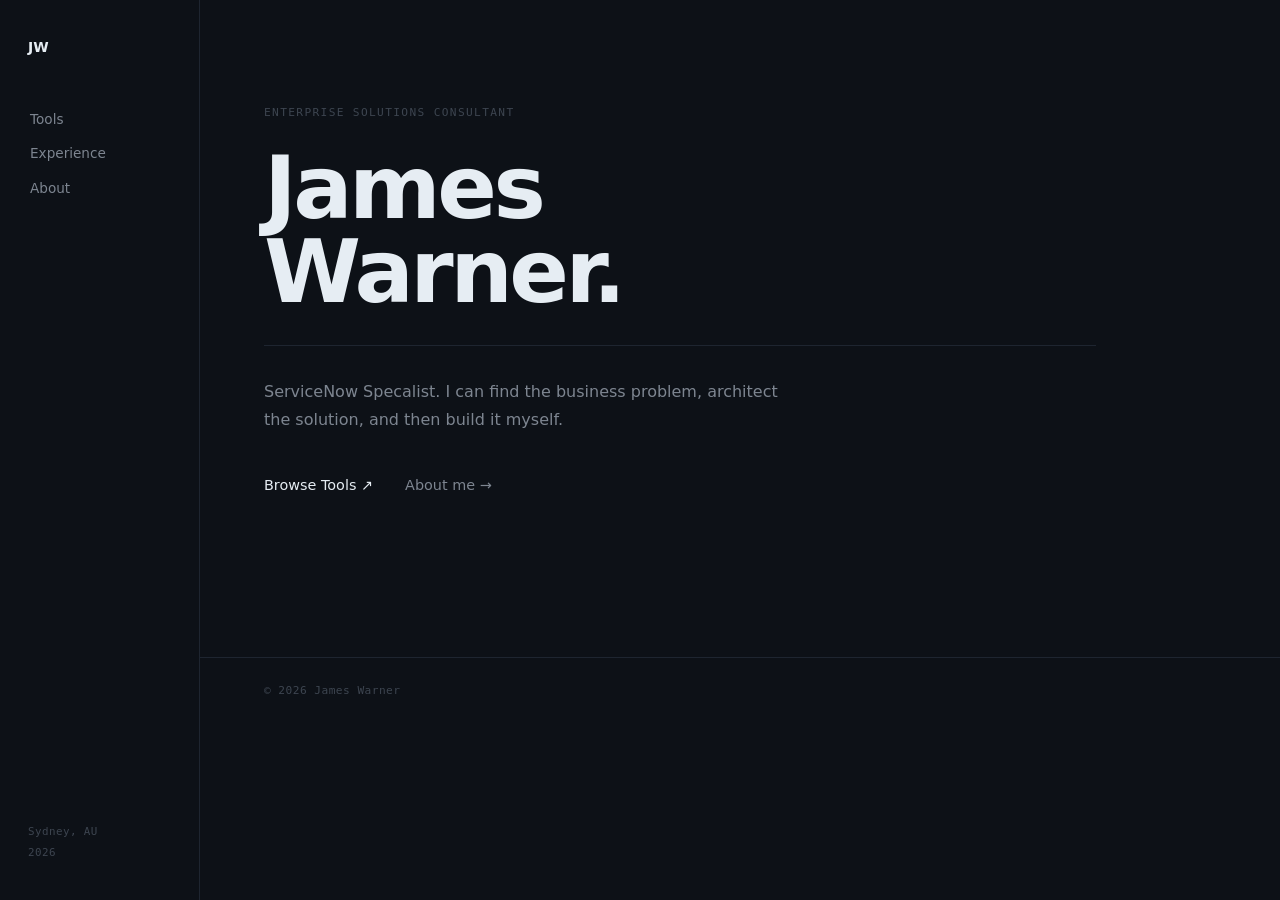
==== index.html @ 6de1ea01 "hide contact us for now." ====
<!DOCTYPE html>
<html lang="en">
<head>
    <meta charset="UTF-8" />
    <meta name="viewport" content="width=device-width, initial-scale=1.0" />
    <title>James Warner</title>
    <link rel="stylesheet" href="style.css" />
</head>
<body>

<aside class="rail">
    <a href="/" class="rail-name">JW</a>
    <nav class="rail-nav">
        <a href="/tools">Tools</a>
        <a href="/experience">Experience</a>
        <a href="/about">About</a>
    </nav>
    <div class="rail-foot">
        <div>Sydney, AU</div>
        <div>2026</div>
    </div>
</aside>

<main class="content">
    <section class="hero">
        <p class="hero-label">Enterprise Solutions Consultant</p>
        <h1 class="hero-name">James<br>Warner.</h1>
        <div class="hero-rule"></div>
        <p class="hero-sub">ServiceNow Specalist. I can find the business problem, architect the solution, and then build it myself.</p>
        <div class="hero-links">
            <a href="/tools" class="hero-link hero-link-primary">Browse Tools ↗</a>
            <a href="/about" class="hero-link">About me →</a>
        </div>
    </section>
</main>

<footer class="site-footer">© 2026 James Warner</footer>

<!-- <script src="contact-widget.js"></script> -->
</body>
</html>
---- style.css ----
:root {
    /* Palette */
    --bg:                   #0d1117;
    --surface:              #111820;
    --text:                 #e6edf3;
    --text-dim:             #7d8590;
    --text-faint:           #3d4550;
    --accent:               #00c864;
    --accent-hover:         #00e070;
    --accent-subtle:        rgba(0, 200, 100, 0.06);
    --accent-subtle-border: rgba(0, 200, 100, 0.2);
    --green:                #3fb950;
    --green-subtle:         rgba(63, 185, 80, 0.1);
    --green-subtle-border:  rgba(63, 185, 80, 0.22);
    --dim-subtle:           rgba(125, 133, 144, 0.1);
    --border:               #1e2530;
    --border-bright:        #2d3848;

    /* Type */
    --mono: 'SF Mono', ui-monospace, 'Cascadia Code', 'Fira Code', monospace;
    --sans: -apple-system, BlinkMacSystemFont, 'Segoe UI', system-ui, sans-serif;

    /* Layout */
    --rail-w: 200px;
}

*, *::before, *::after { margin: 0; padding: 0; box-sizing: border-box; }

html { scroll-behavior: smooth; }

body {
    font-family: var(--sans);
    background: var(--bg);
    color: var(--text);
    font-size: 15px;
    line-height: 1.6;
    min-height: 100vh;
}

a { color: inherit; text-decoration: none; }


/* ** Rail (fixed sidebar) **/

.rail {
    position: fixed;
    top: 0;
    left: 0;
    width: var(--rail-w);
    height: 100vh;
    border-right: 1px solid var(--border);
    display: flex;
    flex-direction: column;
    padding: 2.25rem 1.75rem;
    z-index: 20;
}

.rail-name {
    font-size: 0.875rem;
    font-weight: 600;
    color: var(--text);
    letter-spacing: 0.01em;
    margin-bottom: 2.75rem;
    transition: color 0.12s;
}

.rail-name:hover { color: var(--accent); }

.rail-nav {
    display: flex;
    flex-direction: column;
    gap: 0rem;
    flex: 1;
}

.rail-nav a {
    font-size: 0.85rem;
    color: var(--text-dim);
    padding: 0.4rem 0;
    display: block;
    transition: color 0.12s;
    border-left: 2px solid transparent;
    padding-left: 0.65rem;
    margin-left: -0.65rem;
}

.rail-nav a:hover { color: var(--text); }

.rail-nav a.active {
    color: var(--accent);
    border-left-color: var(--accent);
}

.rail-foot {
    font-family: var(--mono);
    font-size: 0.68rem;
    color: var(--text-faint);
    line-height: 2;
    letter-spacing: 0.04em;
}


/* ** Content area **/

.content {
    margin-left: var(--rail-w);
    padding: 3.5rem 4rem 6rem;
    max-width: 960px;
}


/* ** Homepage hero **/

.hero {
    padding: 3rem 0 4rem;
}

.hero-label {
    font-family: var(--mono);
    font-size: 0.7rem;
    letter-spacing: 0.12em;
    text-transform: uppercase;
    color: var(--text-faint);
    margin-bottom: 1.5rem;
}

.hero-name {
    font-size: clamp(3rem, 7vw, 5.5rem);
    font-weight: 700;
    letter-spacing: -0.04em;
    line-height: 0.95;
    color: var(--text);
    margin-bottom: 2rem;
}

.hero-rule {
    width: 100%;
    height: 1px;
    background: var(--border);
    margin: 2rem 0;
}

.hero-sub {
    font-size: 1rem;
    color: var(--text-dim);
    line-height: 1.75;
    max-width: 520px;
    margin-bottom: 2.5rem;
}

.hero-links {
    display: flex;
    gap: 2rem;
    align-items: center;
}

.hero-link {
    font-size: 0.9rem;
    font-weight: 500;
    color: var(--text-dim);
    transition: color 0.12s;
    display: flex;
    align-items: center;
    gap: 0.3rem;
}

.hero-link:hover { color: var(--accent); }

.hero-link-primary {
    color: var(--text);
}

.hero-link-primary:hover { color: var(--accent); }


/* ** Page header **/

.pg-header {
    margin-bottom: 3rem;
}

.pg-label {
    font-family: var(--mono);
    font-size: 0.68rem;
    letter-spacing: 0.12em;
    text-transform: uppercase;
    color: var(--text-faint);
    margin-bottom: 0.6rem;
}

.pg-title {
    font-size: 2rem;
    font-weight: 700;
    letter-spacing: -0.03em;
    color: var(--text);
    line-height: 1.1;
    margin-bottom: 0.5rem;
}

.pg-sub {
    font-size: 0.9rem;
    color: var(--text-dim);
}


/* ** Timeline (experience) **/

.timeline {
    display: flex;
    flex-direction: column;
}

.tl-item {
    display: grid;
    grid-template-columns: 88px 1fr;
    gap: 2.5rem;
    padding: 2.25rem 0;
    border-top: 1px solid var(--border);
}

.tl-item:last-child {
    border-bottom: 1px solid var(--border);
}

.tl-meta {
    font-family: var(--mono);
    font-size: 0.72rem;
    color: var(--text-faint);
    line-height: 1.9;
    letter-spacing: 0.03em;
    padding-top: 0.2rem;
}

.tl-company {
    font-size: 1rem;
    font-weight: 600;
    color: var(--text);
    margin-bottom: 0.15rem;
}

.tl-role {
    font-size: 0.85rem;
    color: var(--text-dim);
    margin-bottom: 1rem;
}

.tl-bullets {
    list-style: none;
    display: flex;
    flex-direction: column;
    gap: 0.3rem;
}

.tl-bullets li {
    font-size: 0.875rem;
    color: var(--text-dim);
    padding-left: 1.1rem;
    position: relative;
    line-height: 1.6;
}

.tl-bullets li::before {
    content: '—';
    position: absolute;
    left: 0;
    color: var(--text-faint);
    font-size: 0.75rem;
    top: 0.05em;
}


/* ** Certifications **/

.certs {
    margin-top: 3rem;
    padding-top: 2rem;
    border-top: 1px solid var(--border);
}

.certs-label {
    font-family: var(--mono);
    font-size: 0.68rem;
    letter-spacing: 0.12em;
    text-transform: uppercase;
    color: var(--text-faint);
    margin-bottom: 1rem;
}

.cert-list {
    display: flex;
    flex-wrap: wrap;
    gap: 0.65rem;
}

.cert-item {
    font-family: var(--mono);
    font-size: 0.75rem;
    color: var(--text-dim);
    letter-spacing: 0.04em;
    padding: 0.3rem 0.75rem;
    border: 1px solid var(--border-bright);
}


/* ** Tool list **/

.tool-list {
    display: flex;
    flex-direction: column;
}

.tool-row {
    display: block;
    padding: 2.25rem 0;
    border-top: 1px solid var(--border);
    color: var(--text);
    transition: opacity 0.12s;
    cursor: pointer;
}

.tool-row:last-child {
    border-bottom: 1px solid var(--border);
}

.tool-row:hover { opacity: 0.65; }

.tool-row-head {
    display: flex;
    align-items: baseline;
    gap: 1rem;
    margin-bottom: 0.75rem;
}

.tool-row-name {
    font-size: 1.4rem;
    font-weight: 600;
    letter-spacing: -0.02em;
    color: var(--text);
}

.tool-row-status {
    font-family: var(--mono);
    font-size: 0.68rem;
    letter-spacing: 0.1em;
    text-transform: uppercase;
}

.tool-row-status.live  { color: var(--accent); }
.tool-row-status.beta  { color: var(--text-dim); }
.tool-row-status.soon  { color: var(--text-faint); }

.tool-row-arrow {
    margin-left: auto;
    color: var(--text-faint);
    font-size: 1.1rem;
    transition: color 0.12s, transform 0.12s;
}

.tool-row:hover .tool-row-arrow {
    color: var(--text);
    transform: translate(2px, -2px);
}

.tool-row-desc {
    font-size: 0.9rem;
    color: var(--text-dim);
    line-height: 1.7;
    max-width: 560px;
    margin-bottom: 1rem;
}

.tool-row-tags {
    display: flex;
    gap: 1.5rem;
    font-family: var(--mono);
    font-size: 0.68rem;
    letter-spacing: 0.08em;
    text-transform: uppercase;
    color: var(--text-faint);
}


/* ** About **/

.about-body {
    display: flex;
    flex-direction: column;
    gap: 1.4rem;
    max-width: 640px;
    margin-bottom: 3rem;
}

.about-body p {
    font-size: 0.975rem;
    color: var(--text-dim);
    line-height: 1.8;
}

.about-body strong {
    color: var(--text);
    font-weight: 600;
}

.about-contact {
    display: flex;
    gap: 2rem;
    padding-top: 2rem;
    border-top: 1px solid var(--border);
}

.contact-link {
    font-size: 0.875rem;
    font-weight: 500;
    color: var(--text-dim);
    transition: color 0.12s;
    display: flex;
    align-items: center;
    gap: 0.3rem;
}

.contact-link:hover { color: var(--accent); }


/* ** Footer **/

.site-footer {
    margin-left: var(--rail-w);
    padding: 1.5rem 4rem;
    border-top: 1px solid var(--border);
    font-family: var(--mono);
    font-size: 0.7rem;
    color: var(--text-faint);
    letter-spacing: 0.04em;
}


/* ** Tool layout (Groundwork) **/

.tool-layout {
    display: grid;
    grid-template-columns: 1fr 260px;
    gap: 4rem;
    align-items: start;
}


/* ** Config fields **/

.config-section {
    margin-bottom: 2.5rem;
    padding-bottom: 2.5rem;
    border-bottom: 1px solid var(--border);
}

.field { margin-bottom: 1.25rem; }
.field:last-child { margin-bottom: 0; }

.field-label {
    font-family: var(--mono);
    font-size: 0.68rem;
    letter-spacing: 0.1em;
    text-transform: uppercase;
    color: var(--text-faint);
    display: block;
    margin-bottom: 0.5rem;
}

.field select,
.field input[type="email"] {
    width: 100%;
    background: transparent;
    border: 1px solid var(--border-bright);
    color: var(--text);
    font-family: var(--sans);
    font-size: 0.875rem;
    padding: 0.5rem 0.75rem;
    outline: none;
    appearance: none;
    -webkit-appearance: none;
    transition: border-color 0.12s;
    cursor: pointer;
}

.field input[type="email"] { cursor: text; }
.field input[type="email"]::placeholder { color: var(--text-faint); }
.field select:focus,
.field input[type="email"]:focus { border-color: var(--accent); }


/* ** Uplift cards **/

.uplift-list {
    display: flex;
    flex-direction: column;
}

.uplift-card {
    padding: 1.5rem 0;
    border-top: 1px solid var(--border);
}

.uplift-card:last-child {
    border-bottom: 1px solid var(--border);
}

.uplift-toggle {
    display: flex;
    align-items: flex-start;
    gap: 0.85rem;
    cursor: pointer;
    user-select: none;
}

.uplift-toggle input[type="checkbox"] { display: none; }

.check-box {
    width: 14px;
    height: 14px;
    border: 1px solid var(--border-bright);
    flex-shrink: 0;
    margin-top: 0.25rem;
    display: flex;
    align-items: center;
    justify-content: center;
    transition: all 0.1s;
}

.uplift-toggle input:checked ~ .check-box {
    background: var(--accent);
    border-color: var(--accent);
}

.uplift-toggle input:checked ~ .check-box::after {
    content: '';
    width: 8px;
    height: 5px;
    border-left: 1.5px solid #000;
    border-bottom: 1.5px solid #000;
    transform: translateY(-1px) rotate(-45deg);
    display: block;
}

.uplift-info { flex: 1; }

.uplift-name {
    font-size: 0.9rem;
    font-weight: 600;
    color: var(--text-dim);
    transition: color 0.12s;
    margin-bottom: 0.2rem;
}

.uplift-desc {
    font-size: 0.825rem;
    color: var(--text-dim);
    opacity: 0.55;
    line-height: 1.5;
}

.uplift-card.selected .uplift-name { color: var(--text); }
.uplift-card.selected .uplift-desc { opacity: 1; }

/* ** Disabled uplift state **/

.uplift-toggle:has(input:disabled) {
    cursor: not-allowed;
    pointer-events: none;
}

.uplift-toggle input:disabled ~ .check-box {
    border-color: var(--text-faint);
    opacity: 0.4;
}

.uplift-toggle input:disabled ~ .uplift-info .uplift-name {
    color: var(--text-faint);
}

.uplift-toggle input:disabled ~ .uplift-info .uplift-desc {
    opacity: 0.4;
}


/* ** Scope options **/

.uplift-scopes {
    display: none;
    margin-top: 1rem;
    padding-left: 1.85rem;
}

.uplift-scopes.visible { display: block; }

.scopes-label {
    font-family: var(--mono);
    font-size: 0.64rem;
    letter-spacing: 0.1em;
    text-transform: uppercase;
    color: var(--text-faint);
    margin-bottom: 0.6rem;
}

.scopes-grid {
    display: grid;
    grid-template-columns: 1fr 1fr;
    gap: 0.4rem;
}

.scope-check {
    display: flex;
    align-items: center;
    gap: 0.5rem;
    padding: 0.35rem 0.5rem;
    border: 1px solid var(--border);
    cursor: pointer;
    font-size: 0.8rem;
    color: var(--text-dim);
    user-select: none;
    transition: border-color 0.12s, color 0.12s;
}

.scope-check:hover { border-color: var(--border-bright); color: var(--text); }
.scope-check input[type="checkbox"] { display: none; }

.scope-check input:checked ~ .check-box {
    background: var(--accent);
    border-color: var(--accent);
}

.scope-check.selected {
    border-color: var(--accent-subtle-border);
    background: var(--accent-subtle);
    color: var(--text);
}


/* ** Calculate button **/

.btn-calculate {
    margin-top: 2rem;
    width: 100%;
    background: transparent;
    border: 1px solid var(--border-bright);
    color: var(--text-dim);
    font-family: var(--mono);
    font-size: 0.72rem;
    letter-spacing: 0.1em;
    text-transform: uppercase;
    padding: 0.7rem;
    cursor: pointer;
    transition: border-color 0.12s, color 0.12s;
}

.btn-calculate:hover {
    border-color: var(--accent);
    color: var(--accent);
}

.btn-calculate.ready {
    border-color: var(--accent);
    color: var(--accent);
}

.btn-calculate.ready:hover {
    background: var(--accent-subtle);
}


/* ** Results panel **/

.results-col {
    position: sticky;
    top: 3.5rem;
}

.results-heading {
    font-family: var(--mono);
    font-size: 0.68rem;
    letter-spacing: 0.12em;
    text-transform: uppercase;
    color: var(--text-faint);
    margin-bottom: 1.5rem;
}

.result-empty {
    font-size: 0.875rem;
    color: var(--text-faint);
    line-height: 1.6;
}

.result-block {
    padding: 1.25rem 0;
    border-top: 1px solid var(--border);
}

.result-block-label {
    font-family: var(--mono);
    font-size: 0.68rem;
    letter-spacing: 0.1em;
    text-transform: uppercase;
    color: var(--text-faint);
    margin-bottom: 0.5rem;
}

.result-value {
    font-size: 1.75rem;
    font-weight: 700;
    letter-spacing: -0.03em;
    color: var(--text);
    line-height: 1.1;
    margin-bottom: 0.3rem;
}

.result-value.accent { color: var(--accent); }

.result-cost {
    font-family: var(--mono);
    font-size: 0.75rem;
    color: var(--text-dim);
    letter-spacing: 0.02em;
}

.result-scope-rows {
    margin-top: 0.85rem;
    display: flex;
    flex-direction: column;
    gap: 0.25rem;
}

.scope-row {
    display: flex;
    justify-content: space-between;
    font-family: var(--mono);
    font-size: 0.72rem;
    color: var(--text-faint);
    letter-spacing: 0.02em;
}

.scope-row-weeks { color: var(--text-dim); }


/* ** Email capture (Groundwork) **/

.email-capture {
    margin-top: 2rem;
    padding-top: 1.5rem;
    border-top: 1px solid var(--border);
    display: none;
}

.email-capture.visible { display: block; }

.email-status {
    font-family: var(--mono);
    font-size: 0.72rem;
    letter-spacing: 0.04em;
    color: var(--text-faint);
    margin-top: 0.75rem;
    min-height: 1.2em;
}

.email-status.success { color: var(--accent); }
.email-status.error   { color: #f85149; }


/* ** Disclaimer **/

.disclaimer {
    font-size: 0.8rem;
    color: var(--text-faint);
    line-height: 1.6;
    margin-top: 3rem;
    padding-top: 2rem;
    border-top: 1px solid var(--border);
    max-width: 520px;
}


/* ** Contact widget **/

#contact-widget {
    position: fixed;
    top: 50%;
    right: 0;
    transform: translateY(-50%);
    z-index: 100;
    display: flex;
    flex-direction: row;
    align-items: flex-start;
}

.cw-panel {
    background: var(--surface);
    border: 1px solid var(--border-bright);
    border-right: none;
    display: flex;
    flex-direction: column;
    gap: 0.65rem;
    overflow: hidden;
    width: 250px;
    max-width: 0;
    opacity: 0;
    padding: 0;
    transition: max-width 0.28s ease, opacity 0.2s ease, padding 0.28s ease;
}

#contact-widget.cw-open .cw-panel {
    max-width: 250px;
    opacity: 1;
    padding: 1.25rem;
}

.cw-trigger {
    background: var(--surface);
    border: 1px solid var(--border-bright);
    color: var(--accent);
    font-family: var(--mono);
    font-size: 1rem;
    width: 40px;
    height: 40px;
    padding: 0;
    cursor: pointer;
    flex-shrink: 0;
    display: flex;
    align-items: center;
    justify-content: center;
    transition: border-color 0.12s, background 0.12s;
}

.cw-trigger:hover {
    border-color: var(--accent);
    background: var(--accent-subtle);
}

#contact-widget.cw-open .cw-trigger {
    border-left-color: var(--border);
}

.cw-question {
    font-size: 0.875rem;
    color: var(--text);
    line-height: 1.5;
}

.cw-message,
.cw-email {
    width: 100%;
    background: transparent;
    border: 1px solid var(--border-bright);
    color: var(--text);
    font-family: var(--sans);
    font-size: 0.8rem;
    padding: 0.45rem 0.65rem;
    outline: none;
    transition: border-color 0.12s;
}

.cw-message {
    resize: none;
    height: 72px;
}

.cw-message:focus,
.cw-email:focus { border-color: var(--accent); }

.cw-message::placeholder,
.cw-email::placeholder { color: var(--text-faint); }

.cw-send {
    background: transparent;
    border: 1px solid var(--border-bright);
    color: var(--text-dim);
    font-family: var(--mono);
    font-size: 0.68rem;
    letter-spacing: 0.1em;
    text-transform: uppercase;
    padding: 0.5rem;
    cursor: pointer;
    transition: border-color 0.12s, color 0.12s;
}

.cw-send:hover {
    border-color: var(--accent);
    color: var(--accent);
}


/* ** Responsive **/

@media (max-width: 720px) {
    :root { --rail-w: 0px; }

    .rail {
        position: static;
        width: 100%;
        height: auto;
        border-right: none;
        border-bottom: 1px solid var(--border);
        flex-direction: row;
        align-items: center;
        padding: 1rem 1.25rem;
        gap: 0;
    }

    .rail-name { margin-bottom: 0; margin-right: auto; }

    .rail-nav {
        flex-direction: row;
        gap: 1.25rem;
        flex: 0;
    }

    .rail-nav a {
        border-left: none;
        padding-left: 0;
        margin-left: 0;
        border-bottom: 2px solid transparent;
        padding-bottom: 0.1rem;
    }

    .rail-nav a.active {
        border-left: none;
        border-bottom-color: var(--accent);
    }

    .rail-foot { display: none; }

    .content {
        padding: 2rem 1.25rem 4rem;
    }

    .site-footer {
        padding: 1.25rem 1.25rem;
    }

    .tl-item {
        grid-template-columns: 1fr;
        gap: 0.5rem;
    }

    .hero-name {
        font-size: clamp(2.5rem, 12vw, 4rem);
    }

    .tool-layout {
        grid-template-columns: 1fr;
        gap: 2.5rem;
    }

    .results-col {
        position: static;
        order: -1;
    }

    .scopes-grid {
        grid-template-columns: 1fr 1fr;
    }
}

@media (max-width: 440px) {
    .rail-nav a { font-size: 0.8rem; }
    .scopes-grid { grid-template-columns: 1fr; }
}
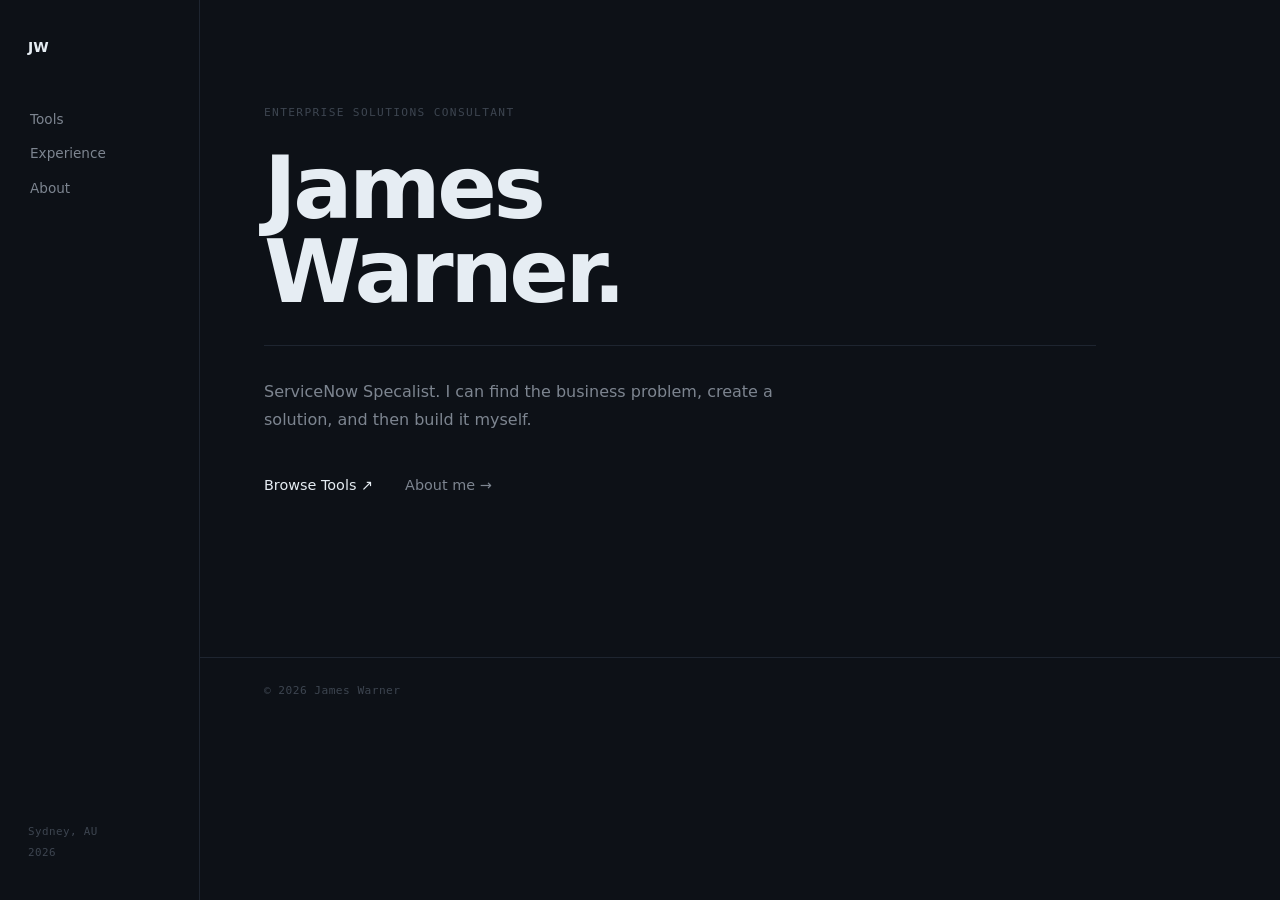
==== commit 90d7eb7d: "Wording change" ====
--- a/index.html
+++ b/index.html
@@ -26,7 +26,7 @@
         <p class="hero-label">Enterprise Solutions Consultant</p>
         <h1 class="hero-name">James<br>Warner.</h1>
         <div class="hero-rule"></div>
-        <p class="hero-sub">ServiceNow Specalist. I can find the business problem, architect the solution, and then build it myself.</p>
+        <p class="hero-sub">ServiceNow Specalist. I can find the business problem, create a solution, and then build it myself.</p>
         <div class="hero-links">
             <a href="/tools" class="hero-link hero-link-primary">Browse Tools ↗</a>
             <a href="/about" class="hero-link">About me →</a>
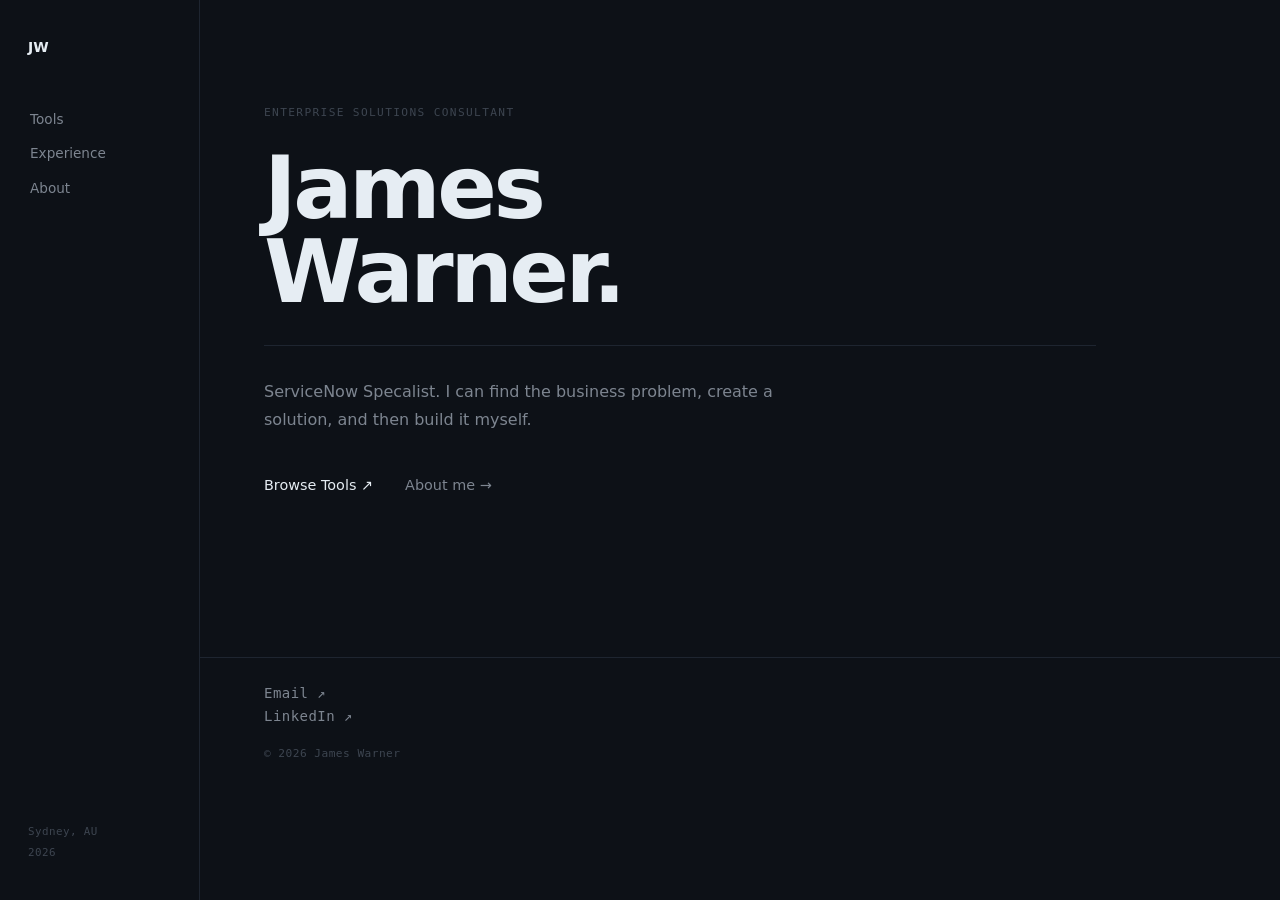
==== commit 5dc40f7a: "footer changes" ====
--- a/index.html
+++ b/index.html
@@ -34,8 +34,10 @@
     </section>
 </main>
 
-<footer class="site-footer">© 2026 James Warner</footer>
-
+<footer class="site-footer"><a href="mailto:jwarnerst@gmail.com" class="contact-link">Email ↗</a> <a href="https://linkedin.com/in/james-warner1" target="_blank" rel="noopener" class="contact-link">LinkedIn ↗</a>
+<br/>
+    © 2026 James Warner 
+</footer>
 <!-- <script src="contact-widget.js"></script> -->
 </body>
 </html>
--- a/style.css
+++ b/style.css
@@ -401,13 +401,6 @@
     font-weight: 600;
 }
 
-.about-contact {
-    display: flex;
-    gap: 2rem;
-    padding-top: 2rem;
-    border-top: 1px solid var(--border);
-}
-
 .contact-link {
     font-size: 0.875rem;
     font-weight: 500;
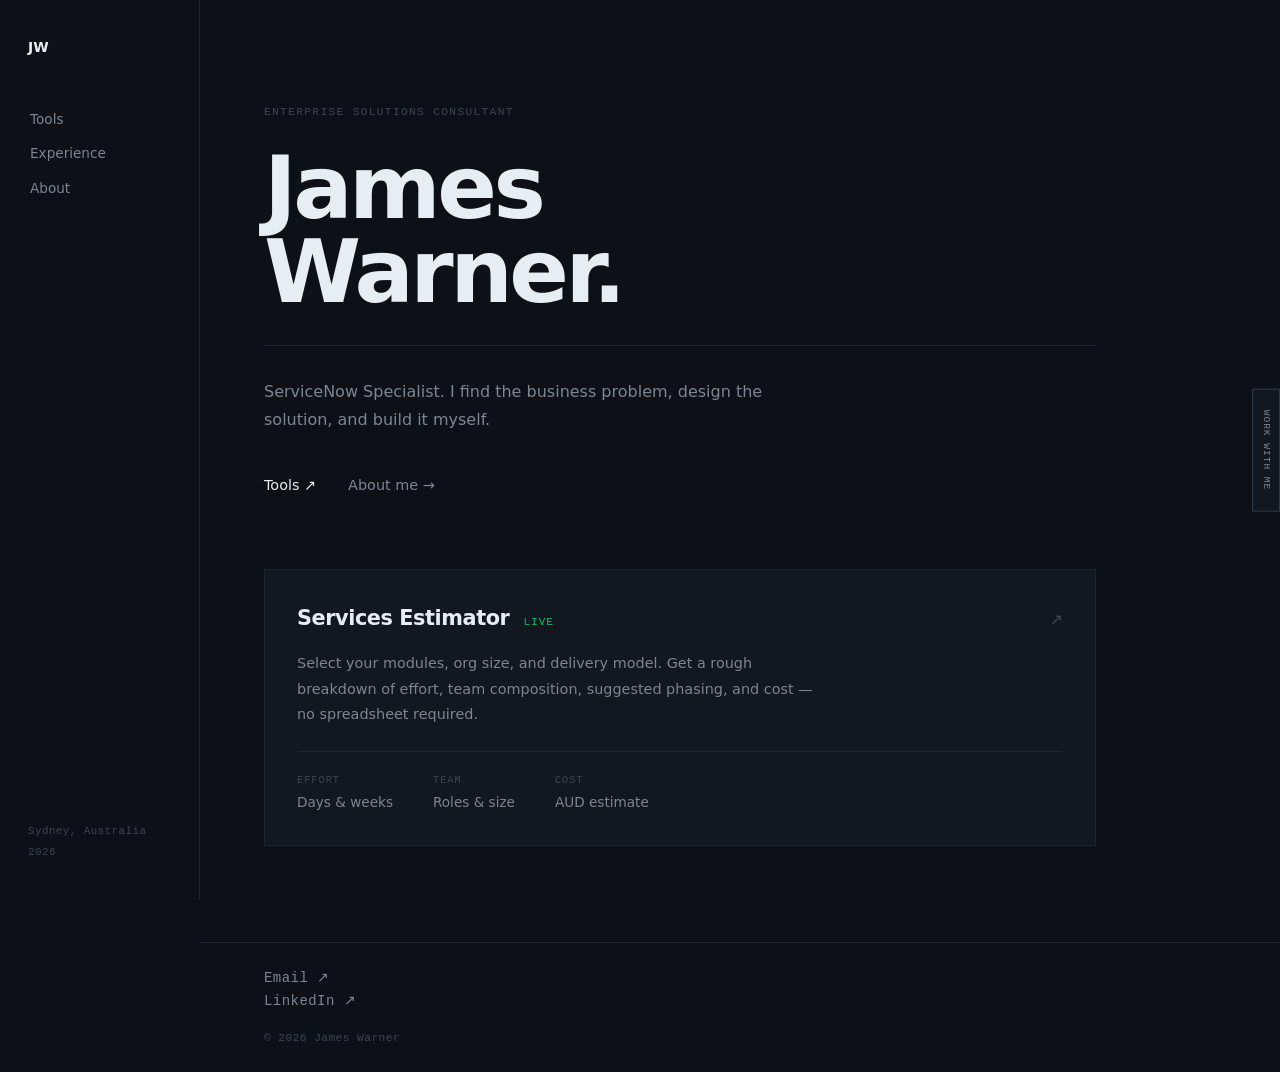
==== commit 37fcf62b: "Version 1.1" ====
--- a/index.html
+++ b/index.html
@@ -16,7 +16,7 @@
         <a href="/about">About</a>
     </nav>
     <div class="rail-foot">
-        <div>Sydney, AU</div>
+        <div>Sydney, Australia</div>
         <div>2026</div>
     </div>
 </aside>
@@ -26,18 +26,41 @@
         <p class="hero-label">Enterprise Solutions Consultant</p>
         <h1 class="hero-name">James<br>Warner.</h1>
         <div class="hero-rule"></div>
-        <p class="hero-sub">ServiceNow Specalist. I can find the business problem, create a solution, and then build it myself.</p>
+        <p class="hero-sub">ServiceNow Specialist. I find the business problem, design the solution, and build it myself.</p>
         <div class="hero-links">
-            <a href="/tools" class="hero-link hero-link-primary">Browse Tools ↗</a>
+            <a href="/tools" class="hero-link hero-link-primary">Tools ↗</a>
             <a href="/about" class="hero-link">About me →</a>
         </div>
     </section>
+
+    <a class="feat-card" href="/tools/groundwork">
+        <div class="feat-card-head">
+            <span class="feat-card-name">Services Estimator</span>
+            <span class="tool-row-status live">Live</span>
+            <span class="feat-card-arrow">↗</span>
+        </div>
+        <p class="feat-card-desc">Select your modules, org size, and delivery model. Get a rough breakdown of effort, team composition, suggested phasing, and cost — no spreadsheet required.</p>
+        <div class="feat-card-outputs">
+            <div class="feat-output">
+                <span class="feat-output-label">Effort</span>
+                <span class="feat-output-val">Days &amp; weeks</span>
+            </div>
+            <div class="feat-output">
+                <span class="feat-output-label">Team</span>
+                <span class="feat-output-val">Roles &amp; size</span>
+            </div>
+            <div class="feat-output">
+                <span class="feat-output-label">Cost</span>
+                <span class="feat-output-val">AUD estimate</span>
+            </div>
+        </div>
+    </a>
 </main>
 
 <footer class="site-footer"><a href="mailto:jwarnerst@gmail.com" class="contact-link">Email ↗</a> <a href="https://linkedin.com/in/james-warner1" target="_blank" rel="noopener" class="contact-link">LinkedIn ↗</a>
 <br/>
-    © 2026 James Warner 
+    &copy; 2026 James Warner
 </footer>
-<!-- <script src="contact-widget.js"></script> -->
+<script src="contact-widget.js"></script>
 </body>
 </html>
--- a/style.css
+++ b/style.css
@@ -302,6 +302,81 @@
 }
 
 
+/* ** Featured card (homepage estimator) **/
+
+.feat-card {
+    display: block;
+    border: 1px solid var(--border);
+    padding: 2rem;
+    background: var(--surface);
+    color: var(--text);
+    transition: border-color 0.15s;
+    margin-top: 0.5rem;
+}
+
+.feat-card:hover { border-color: var(--border-bright); }
+
+.feat-card-head {
+    display: flex;
+    align-items: baseline;
+    gap: 0.875rem;
+    margin-bottom: 1rem;
+}
+
+.feat-card-name {
+    font-size: 1.3rem;
+    font-weight: 600;
+    letter-spacing: -0.02em;
+    color: var(--text);
+}
+
+.feat-card-arrow {
+    margin-left: auto;
+    color: var(--text-faint);
+    font-size: 1rem;
+    transition: color 0.12s, transform 0.12s;
+}
+
+.feat-card:hover .feat-card-arrow {
+    color: var(--accent);
+    transform: translate(2px, -2px);
+}
+
+.feat-card-desc {
+    font-size: 0.9rem;
+    color: var(--text-dim);
+    line-height: 1.75;
+    max-width: 520px;
+    margin-bottom: 1.5rem;
+}
+
+.feat-card-outputs {
+    display: flex;
+    gap: 2.5rem;
+    padding-top: 1.25rem;
+    border-top: 1px solid var(--border);
+}
+
+.feat-output {
+    display: flex;
+    flex-direction: column;
+    gap: 0.2rem;
+}
+
+.feat-output-label {
+    font-family: var(--mono);
+    font-size: 0.64rem;
+    letter-spacing: 0.1em;
+    text-transform: uppercase;
+    color: var(--text-faint);
+}
+
+.feat-output-val {
+    font-size: 0.85rem;
+    color: var(--text-dim);
+}
+
+
 /* ** Tool list **/
 
 .tool-list {
@@ -777,20 +852,21 @@
     right: 0;
     transform: translateY(-50%);
     z-index: 100;
-    display: flex;
-    flex-direction: row;
-    align-items: flex-start;
+    /* height is determined solely by the trigger — panel is absolutely positioned */
 }
 
 .cw-panel {
+    position: absolute;
+    top: 50%;
+    right: 28px; /* = trigger width */
+    transform: translateY(-50%);
     background: var(--surface);
     border: 1px solid var(--border-bright);
-    border-right: none;
     display: flex;
     flex-direction: column;
     gap: 0.65rem;
     overflow: hidden;
-    width: 250px;
+    width: 280px;
     max-width: 0;
     opacity: 0;
     padding: 0;
@@ -798,31 +874,34 @@
 }
 
 #contact-widget.cw-open .cw-panel {
-    max-width: 250px;
+    max-width: 280px;
     opacity: 1;
-    padding: 1.25rem;
+    padding: 1.5rem;
 }
 
 .cw-trigger {
+    display: flex;
+    align-items: center;
+    justify-content: center;
     background: var(--surface);
     border: 1px solid var(--border-bright);
-    color: var(--accent);
-    font-family: var(--mono);
-    font-size: 1rem;
-    width: 40px;
-    height: 40px;
-    padding: 0;
+    color: var(--text-dim);
+    font-family: var(--mono);
+    font-size: 0.6rem;
+    letter-spacing: 0.1em;
+    text-transform: uppercase;
+    width: 28px;
+    padding: 1.25rem 0.4rem;
     cursor: pointer;
-    flex-shrink: 0;
-    display: flex;
-    align-items: center;
-    justify-content: center;
-    transition: border-color 0.12s, background 0.12s;
+    writing-mode: vertical-lr;
+    text-orientation: mixed;
+    transition: border-color 0.12s, background 0.12s, color 0.12s;
 }
 
 .cw-trigger:hover {
     border-color: var(--accent);
     background: var(--accent-subtle);
+    color: var(--accent);
 }
 
 #contact-widget.cw-open .cw-trigger {
@@ -831,8 +910,15 @@
 
 .cw-question {
     font-size: 0.875rem;
+    font-weight: 600;
     color: var(--text);
     line-height: 1.5;
+}
+
+.cw-context {
+    font-size: 0.775rem;
+    color: var(--text-dim);
+    line-height: 1.6;
 }
 
 .cw-message,
@@ -954,3 +1040,39 @@
     .rail-nav a { font-size: 0.8rem; }
     .scopes-grid { grid-template-columns: 1fr; }
 }
+
+
+/* ** Large screens **/
+
+@media (min-width: 1440px) {
+    .content {
+        max-width: 1120px;
+        padding: 3.5rem 5rem 6rem;
+    }
+}
+
+@media (min-width: 1920px) {
+    :root { --rail-w: 240px; }
+
+    .content {
+        max-width: 1440px;
+        padding: 4rem 6rem 8rem;
+    }
+
+    .site-footer {
+        padding: 1.5rem 6rem;
+    }
+}
+
+@media (min-width: 2560px) {
+    :root { --rail-w: 280px; }
+
+    .content {
+        max-width: 1900px;
+        padding: 4.5rem 7rem 8rem;
+    }
+
+    .site-footer {
+        padding: 1.5rem 7rem;
+    }
+}
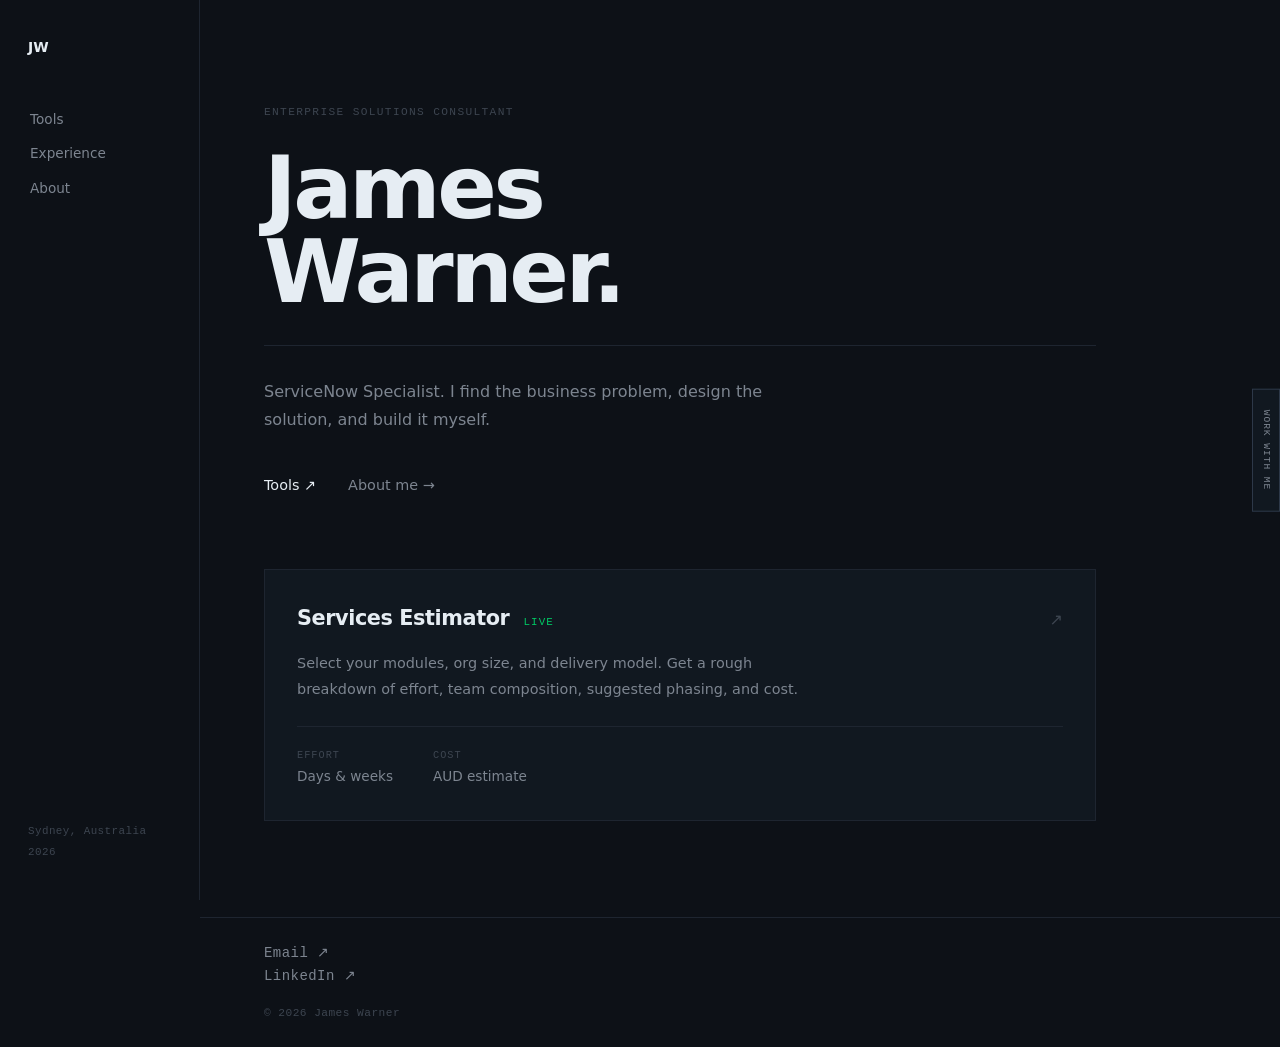
==== commit 8d1ad69b: "Version 1.11" ====
--- a/index.html
+++ b/index.html
@@ -33,21 +33,17 @@
         </div>
     </section>
 
-    <a class="feat-card" href="/tools/groundwork">
+    <a class="feat-card" href="/tools/estimator">
         <div class="feat-card-head">
             <span class="feat-card-name">Services Estimator</span>
             <span class="tool-row-status live">Live</span>
             <span class="feat-card-arrow">↗</span>
         </div>
-        <p class="feat-card-desc">Select your modules, org size, and delivery model. Get a rough breakdown of effort, team composition, suggested phasing, and cost — no spreadsheet required.</p>
+        <p class="feat-card-desc">Select your modules, org size, and delivery model. Get a rough breakdown of effort, team composition, suggested phasing, and cost.</p>
         <div class="feat-card-outputs">
             <div class="feat-output">
                 <span class="feat-output-label">Effort</span>
                 <span class="feat-output-val">Days &amp; weeks</span>
-            </div>
-            <div class="feat-output">
-                <span class="feat-output-label">Team</span>
-                <span class="feat-output-val">Roles &amp; size</span>
             </div>
             <div class="feat-output">
                 <span class="feat-output-label">Cost</span>
--- a/style.css
+++ b/style.css
@@ -555,6 +555,27 @@
 .field input[type="email"]:focus { border-color: var(--accent); }
 
 
+/* ** Uplift groups **/
+
+.uplift-group {
+    margin-bottom: 2rem;
+}
+
+.uplift-group-label {
+    font-family: var(--mono);
+    font-size: 0.64rem;
+    letter-spacing: 0.1em;
+    text-transform: uppercase;
+    color: var(--text-faint);
+    padding-bottom: 0.5rem;
+}
+
+.custom-estimate-section {
+    margin-top: 0.5rem;
+    padding-top: 1.75rem;
+    border-top: 1px dashed var(--border-bright);
+}
+
 /* ** Uplift cards **/
 
 .uplift-list {
@@ -805,6 +826,41 @@
 }
 
 .scope-row-weeks { color: var(--text-dim); }
+
+/* ** Custom days input **/
+
+.custom-days-row {
+    display: flex;
+    align-items: center;
+    gap: 0.6rem;
+}
+
+.custom-days-row input[type="number"] {
+    width: 5rem;
+    background: transparent;
+    border: 1px solid var(--border);
+    border-radius: 4px;
+    color: var(--text);
+    font-size: 0.9rem;
+    padding: 0.4rem 0.6rem;
+    font-family: var(--mono);
+    -moz-appearance: textfield;
+}
+
+.custom-days-row input[type="number"]::-webkit-inner-spin-button,
+.custom-days-row input[type="number"]::-webkit-outer-spin-button {
+    opacity: 1;
+}
+
+.custom-days-row input[type="number"]:focus {
+    outline: none;
+    border-color: var(--accent);
+}
+
+.custom-days-unit {
+    font-size: 0.825rem;
+    color: var(--text-dim);
+}
 
 
 /* ** Email capture (Groundwork) **/
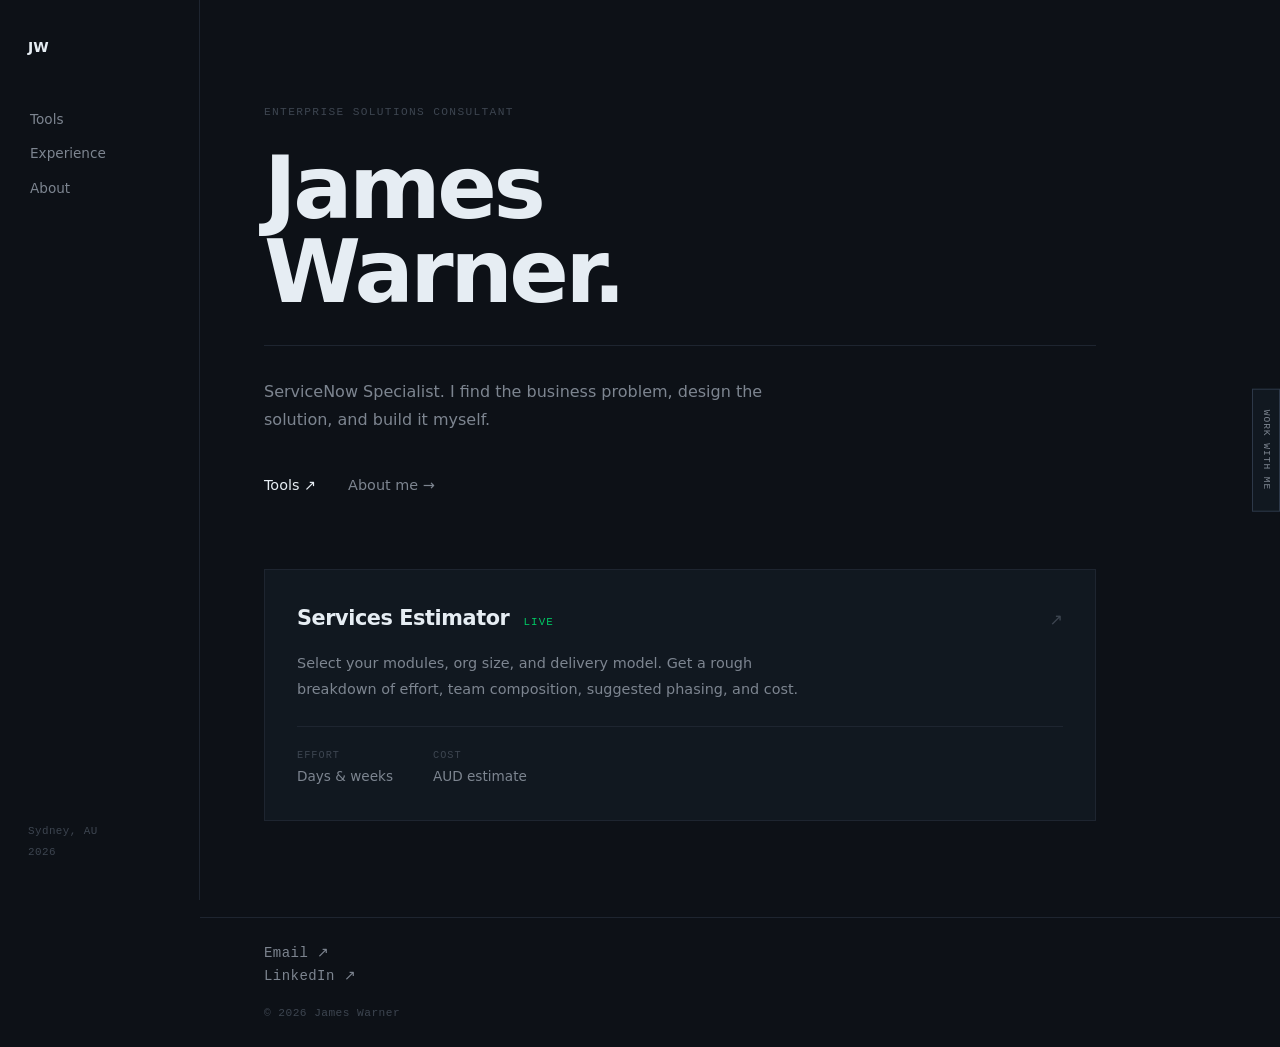
==== commit 8bb1e23b: "Version 2.0" ====
--- a/index.html
+++ b/index.html
@@ -4,22 +4,12 @@
     <meta charset="UTF-8" />
     <meta name="viewport" content="width=device-width, initial-scale=1.0" />
     <title>James Warner</title>
+    <link rel="icon" href="/favicon.svg" type="image/svg+xml" />
     <link rel="stylesheet" href="style.css" />
 </head>
 <body>
 
-<aside class="rail">
-    <a href="/" class="rail-name">JW</a>
-    <nav class="rail-nav">
-        <a href="/tools">Tools</a>
-        <a href="/experience">Experience</a>
-        <a href="/about">About</a>
-    </nav>
-    <div class="rail-foot">
-        <div>Sydney, Australia</div>
-        <div>2026</div>
-    </div>
-</aside>
+<aside class="rail" id="site-rail"></aside>
 
 <main class="content">
     <section class="hero">
@@ -53,10 +43,8 @@
     </a>
 </main>
 
-<footer class="site-footer"><a href="mailto:jwarnerst@gmail.com" class="contact-link">Email ↗</a> <a href="https://linkedin.com/in/james-warner1" target="_blank" rel="noopener" class="contact-link">LinkedIn ↗</a>
-<br/>
-    &copy; 2026 James Warner
-</footer>
-<script src="contact-widget.js"></script>
+<footer class="site-footer" id="site-footer"></footer>
+<script src="/components.js"></script>
+<script src="/contact-widget.js"></script>
 </body>
 </html>
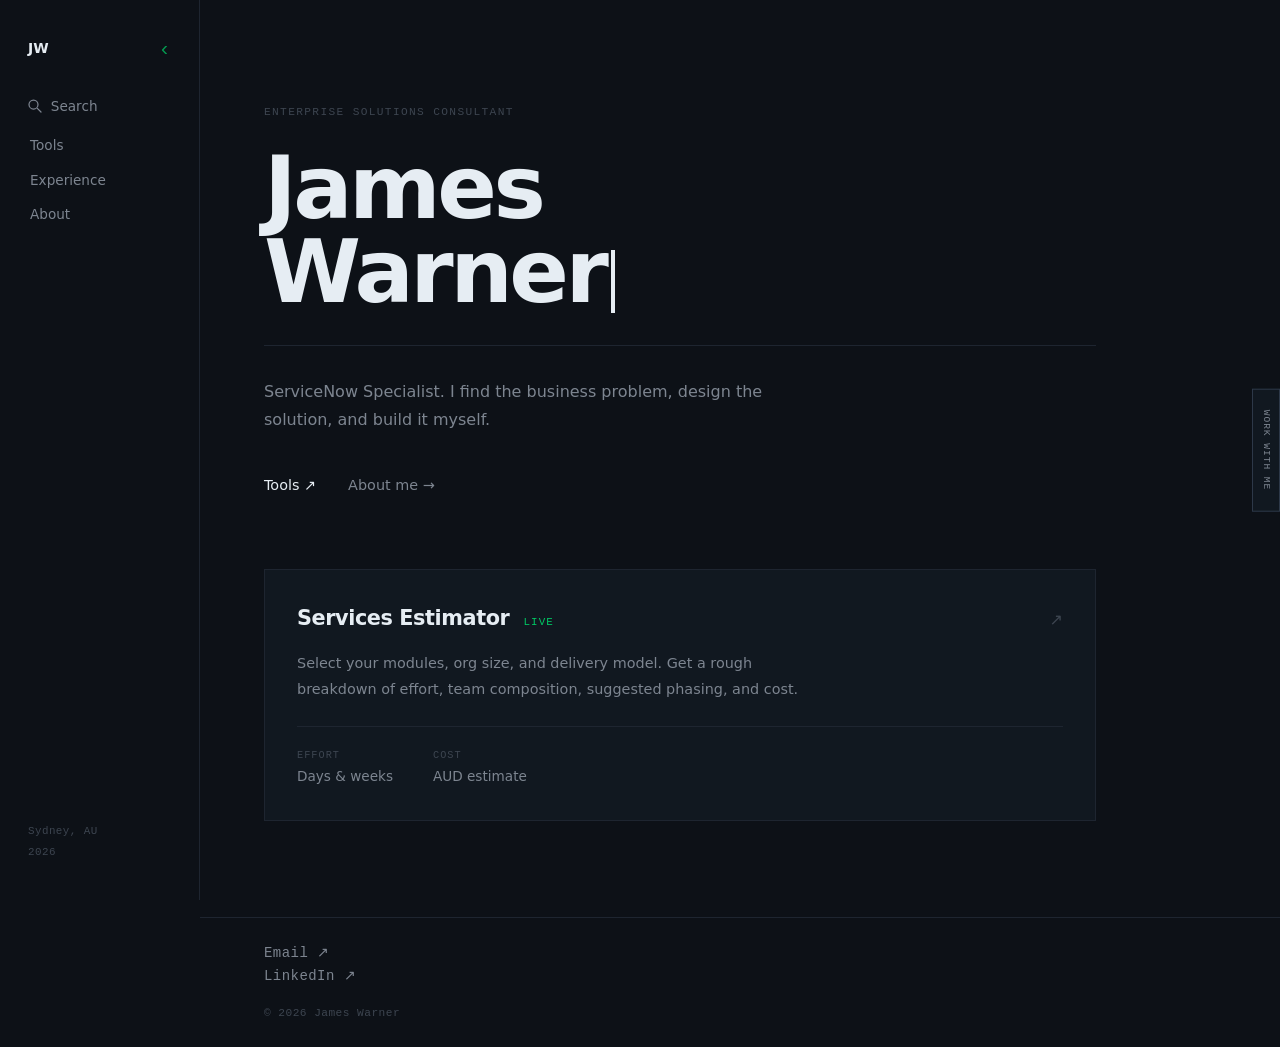
==== commit f6f59443: "Version 2.5 With search and small screen friendly rail" ====
--- a/index.html
+++ b/index.html
@@ -14,7 +14,7 @@
 <main class="content">
     <section class="hero">
         <p class="hero-label">Enterprise Solutions Consultant</p>
-        <h1 class="hero-name">James<br>Warner.</h1>
+        <h1 class="hero-name"><span class="cursor"></span></h1>
         <div class="hero-rule"></div>
         <p class="hero-sub">ServiceNow Specialist. I find the business problem, design the solution, and build it myself.</p>
         <div class="hero-links">
@@ -46,5 +46,40 @@
 <footer class="site-footer" id="site-footer"></footer>
 <script src="/components.js"></script>
 <script src="/contact-widget.js"></script>
+<script>
+(function () {
+  var el = document.querySelector('.hero-name');
+  if (!el) return;
+  var lines = ['James', 'Warner'];
+  var typed = ['', ''];
+  var lineIdx = 0, charIdx = 0;
+
+  function render() {
+    var html = '';
+    for (var i = 0; i <= lineIdx; i++) {
+      if (i > 0) html += '<br>';
+      html += typed[i];
+    }
+    el.innerHTML = html + '<span class="cursor"></span>';
+  }
+
+  function type() {
+    var line = lines[lineIdx];
+    if (charIdx < line.length) {
+      typed[lineIdx] += line[charIdx++];
+      render();
+      setTimeout(type, 80);
+    } else if (lineIdx < lines.length - 1) {
+      lineIdx++;
+      charIdx = 0;
+      render();
+      setTimeout(type, 140);
+    }
+  }
+
+  render();
+  setTimeout(type, 250);
+})();
+</script>
 </body>
 </html>
--- a/style.css
+++ b/style.css
@@ -55,12 +55,18 @@
     z-index: 20;
 }
 
+.rail-top {
+    display: flex;
+    align-items: center;
+    justify-content: space-between;
+    margin-bottom: 2rem;
+}
+
 .rail-name {
     font-size: 0.875rem;
     font-weight: 600;
     color: var(--text);
     letter-spacing: 0.01em;
-    margin-bottom: 2.75rem;
     transition: color 0.12s;
 }
 
@@ -77,7 +83,9 @@
     font-size: 0.85rem;
     color: var(--text-dim);
     padding: 0.4rem 0;
-    display: block;
+    display: flex;
+    align-items: center;
+    gap: 0.55rem;
     transition: color 0.12s;
     border-left: 2px solid transparent;
     padding-left: 0.65rem;
@@ -90,6 +98,9 @@
     color: var(--accent);
     border-left-color: var(--accent);
 }
+
+.nav-icon { display: none; flex-shrink: 0; }
+.nav-text { /* visible by default */ }
 
 .rail-foot {
     font-family: var(--mono);
@@ -1017,6 +1028,235 @@
 .cw-send:hover {
     border-color: var(--accent);
     color: var(--accent);
+}
+
+
+/* ** Cursor blink **/
+
+.cursor {
+    display: inline-block;
+    width: 4px;
+    height: 0.72em;
+    background: var(--text);
+    margin-left: 0.06em;
+    vertical-align: bottom;
+    animation: cursor-blink 1.1s step-end infinite;
+}
+
+@keyframes cursor-blink {
+    0%, 100% { opacity: 1; }
+    50% { opacity: 0; }
+}
+
+
+/* ** Rail search button **/
+
+.rail-search-btn {
+    display: flex;
+    align-items: center;
+    gap: 0.55rem;
+    background: none;
+    border: none;
+    color: var(--text-dim);
+    font-family: var(--sans);
+    font-size: 0.85rem;
+    padding: 0.4rem 0;
+    padding-left: 0.65rem;
+    margin-left: -0.65rem;
+    cursor: pointer;
+    transition: color 0.12s;
+    width: 100%;
+    text-align: left;
+    margin-bottom: 0.5rem;
+}
+
+.rail-search-btn:hover { color: var(--text); }
+
+.rail-search-btn svg { flex-shrink: 0; }
+
+
+/* ** Rail collapse toggle **/
+
+.rail-toggle {
+    background: none;
+    border: none;
+    color: var(--accent);
+    font-size: 1.3rem;
+    cursor: pointer;
+    padding: 0.1rem 0.2rem;
+    transition: color 0.12s, opacity 0.12s;
+    line-height: 1;
+    opacity: 0.75;
+    flex-shrink: 0;
+}
+
+.rail-toggle:hover { opacity: 1; }
+
+
+/* ** Collapsed rail **/
+
+body.rail-collapsed { --rail-w: 56px; }
+
+.rail { transition: width 0.22s ease; }
+
+.rail.collapsed {
+    padding-left: 0;
+    padding-right: 0;
+    align-items: center;
+    overflow: hidden;
+}
+
+.rail.collapsed .rail-top {
+    flex-direction: column;
+    gap: 0.75rem;
+    margin-bottom: 1.25rem;
+    width: 100%;
+    align-items: center;
+}
+
+.rail.collapsed .rail-nav {
+    align-items: center;
+    gap: 0;
+    flex: 1;
+    width: 100%;
+}
+
+.rail.collapsed .rail-nav a {
+    border-left: none;
+    padding-left: 0;
+    margin-left: 0;
+    justify-content: center;
+    padding: 0.55rem 0;
+    width: 100%;
+}
+
+.rail.collapsed .rail-nav a.active {
+    border-left: none;
+    color: var(--accent);
+}
+
+.rail.collapsed .nav-icon { display: flex; }
+.rail.collapsed .nav-text { display: none; }
+
+.rail.collapsed .rail-search-btn {
+    padding-left: 0;
+    margin-left: 0;
+    margin-bottom: 0.25rem;
+    justify-content: center;
+    width: 100%;
+}
+
+.rail.collapsed .rail-search-btn .nav-text { display: none; }
+
+.rail.collapsed .rail-foot { display: none; }
+
+.content,
+.site-footer { transition: margin-left 0.22s ease; }
+
+
+/* ** Search overlay **/
+
+.search-overlay {
+    position: fixed;
+    inset: 0;
+    background: rgba(0, 0, 0, 0.72);
+    z-index: 300;
+    display: flex;
+    align-items: flex-start;
+    justify-content: center;
+    padding-top: 8vh;
+    opacity: 0;
+    pointer-events: none;
+    transition: opacity 0.15s ease;
+}
+
+.search-overlay.open {
+    opacity: 1;
+    pointer-events: all;
+}
+
+.search-modal {
+    background: var(--surface);
+    border: 1px solid var(--border-bright);
+    width: 100%;
+    max-width: 560px;
+    margin: 0 1.25rem;
+}
+
+.search-input-wrap {
+    display: flex;
+    align-items: center;
+    gap: 0.75rem;
+    padding: 0.85rem 1rem;
+    border-bottom: 1px solid var(--border);
+    color: var(--text-dim);
+}
+
+.search-input {
+    flex: 1;
+    background: none;
+    border: none;
+    outline: none;
+    color: var(--text);
+    font-family: var(--sans);
+    font-size: 0.95rem;
+}
+
+.search-input::placeholder { color: var(--text-faint); }
+
+.search-close {
+    background: none;
+    border: none;
+    color: var(--text-faint);
+    font-size: 0.75rem;
+    cursor: pointer;
+    padding: 0.2rem 0.4rem;
+    transition: color 0.12s;
+    font-family: var(--mono);
+}
+
+.search-close:hover { color: var(--text-dim); }
+
+.search-results { max-height: 50vh; overflow-y: auto; }
+
+.search-result-item {
+    display: block;
+    padding: 0.875rem 1rem;
+    border-bottom: 1px solid var(--border);
+    transition: background 0.1s;
+    color: var(--text);
+}
+
+.search-result-item:last-child { border-bottom: none; }
+
+.search-result-item:hover { background: var(--accent-subtle); }
+
+.search-result-title {
+    font-size: 0.875rem;
+    font-weight: 600;
+    margin-bottom: 0.2rem;
+    color: var(--text);
+}
+
+.search-result-excerpt {
+    font-size: 0.8rem;
+    color: var(--text-dim);
+    line-height: 1.5;
+}
+
+.search-hint {
+    font-family: var(--mono);
+    font-size: 0.64rem;
+    letter-spacing: 0.06em;
+    color: var(--text-faint);
+    padding: 0.6rem 1rem;
+    border-top: 1px solid var(--border);
+}
+
+.search-no-results {
+    padding: 1.25rem 1rem;
+    font-size: 0.875rem;
+    color: var(--text-faint);
 }
 
 
@@ -1060,6 +1300,8 @@
 
     .rail-foot { display: none; }
 
+    .rail-toggle { display: none; }
+
     .content {
         padding: 2rem 1.25rem 4rem;
     }
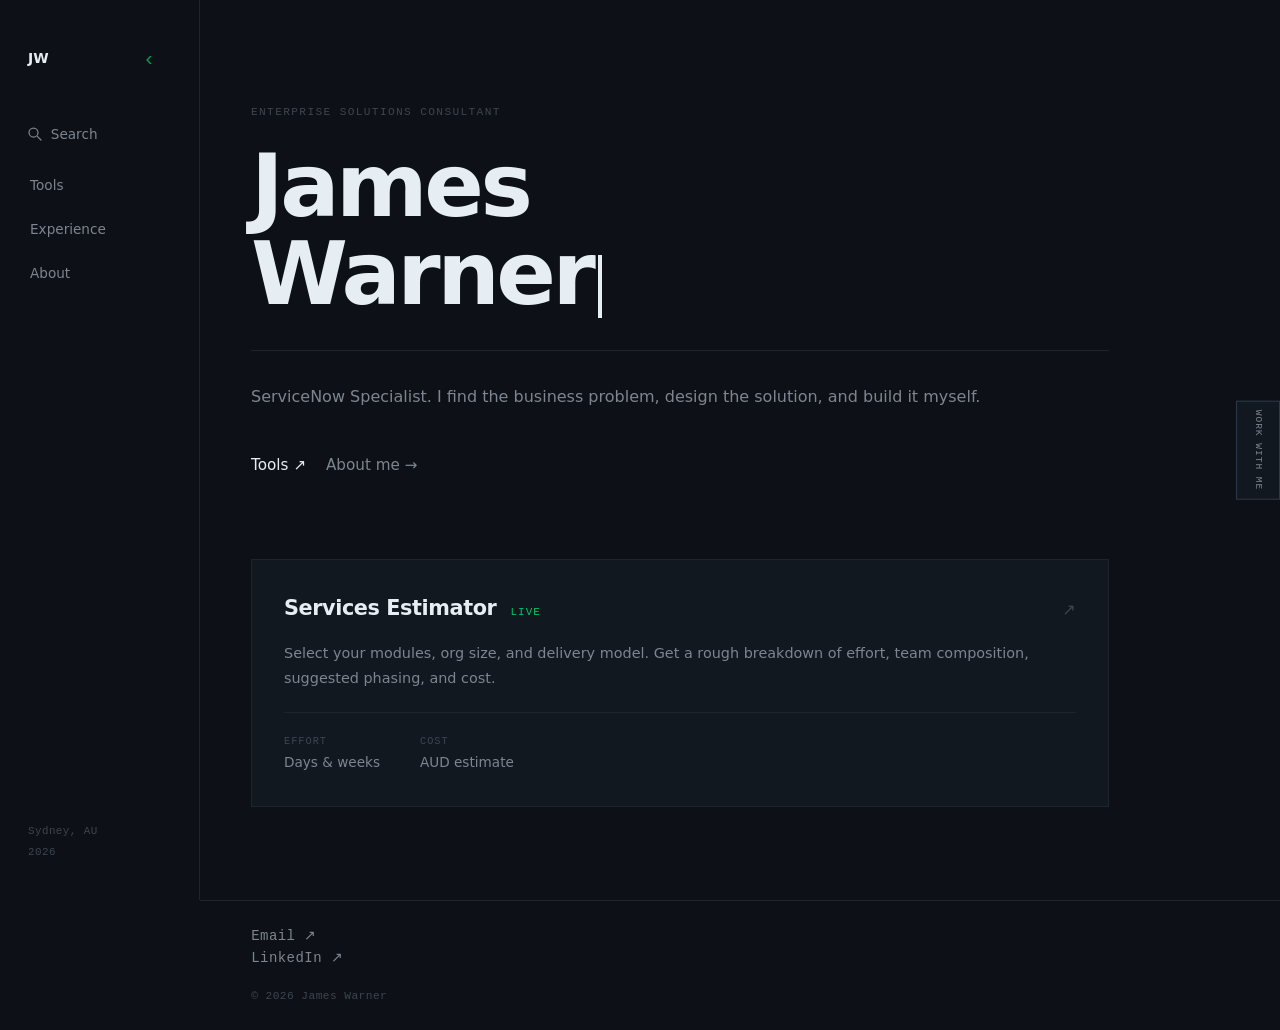
==== commit 1ff50c54: "Some vibed fixed" ====
--- a/index.html
+++ b/index.html
@@ -44,42 +44,8 @@
 </main>
 
 <footer class="site-footer" id="site-footer"></footer>
-<script src="/components.js"></script>
-<script src="/contact-widget.js"></script>
-<script>
-(function () {
-  var el = document.querySelector('.hero-name');
-  if (!el) return;
-  var lines = ['James', 'Warner'];
-  var typed = ['', ''];
-  var lineIdx = 0, charIdx = 0;
-
-  function render() {
-    var html = '';
-    for (var i = 0; i <= lineIdx; i++) {
-      if (i > 0) html += '<br>';
-      html += typed[i];
-    }
-    el.innerHTML = html + '<span class="cursor"></span>';
-  }
-
-  function type() {
-    var line = lines[lineIdx];
-    if (charIdx < line.length) {
-      typed[lineIdx] += line[charIdx++];
-      render();
-      setTimeout(type, 80);
-    } else if (lineIdx < lines.length - 1) {
-      lineIdx++;
-      charIdx = 0;
-      render();
-      setTimeout(type, 140);
-    }
-  }
-
-  render();
-  setTimeout(type, 250);
-})();
-</script>
+<script src="/components.js" defer></script>
+<script src="/contact-widget.js" defer></script>
+<script src="/typewriter.js" defer></script>
 </body>
 </html>
--- a/style.css
+++ b/style.css
@@ -20,21 +20,29 @@
     --mono: 'SF Mono', ui-monospace, 'Cascadia Code', 'Fira Code', monospace;
     --sans: -apple-system, BlinkMacSystemFont, 'Segoe UI', system-ui, sans-serif;
 
-    /* Layout */
-    --rail-w: 200px;
+    /* Layout - using fluid values for mobile */
+    --rail-w: clamp(200px, 15vw, 240px);
+    --content-padding: clamp(1.25rem, 4vw, 4rem);
+    --touch-target-min: 44px;
 }
 
 *, *::before, *::after { margin: 0; padding: 0; box-sizing: border-box; }
 
-html { scroll-behavior: smooth; }
+html {
+    scroll-behavior: smooth;
+    -webkit-text-size-adjust: 100%;
+}
 
 body {
     font-family: var(--sans);
     background: var(--bg);
     color: var(--text);
-    font-size: 15px;
+    font-size: clamp(0.875rem, 2vw, 0.95rem);
     line-height: 1.6;
     min-height: 100vh;
+    overflow-wrap: break-word;
+    word-wrap: break-word;
+    hyphens: auto;
 }
 
 a { color: inherit; text-decoration: none; }
@@ -48,11 +56,13 @@
     left: 0;
     width: var(--rail-w);
     height: 100vh;
+    height: 100dvh;
     border-right: 1px solid var(--border);
     display: flex;
     flex-direction: column;
-    padding: 2.25rem 1.75rem;
+    padding: clamp(1rem, 3vw, 2.25rem) clamp(1rem, 3vw, 1.75rem);
     z-index: 20;
+    contain: layout style;
 }
 
 .rail-top {
@@ -72,6 +82,8 @@
 
 .rail-name:hover { color: var(--accent); }
 
+.exam-header a:hover { color: var(--accent); transition: color 0.12s; }
+
 .rail-nav {
     display: flex;
     flex-direction: column;
@@ -82,7 +94,8 @@
 .rail-nav a {
     font-size: 0.85rem;
     color: var(--text-dim);
-    padding: 0.4rem 0;
+    padding: 0.5rem 0;
+    min-height: var(--touch-target-min);
     display: flex;
     align-items: center;
     gap: 0.55rem;
@@ -115,64 +128,76 @@
 
 .content {
     margin-left: var(--rail-w);
-    padding: 3.5rem 4rem 6rem;
+    padding: var(--content-padding);
+    padding-top: clamp(2rem, 5vw, 3.5rem);
+    padding-bottom: clamp(3rem, 6vw, 6rem);
     max-width: 960px;
+    min-height: 100vh;
+    overflow-x: hidden;
 }
 
 
 /* ** Homepage hero **/
 
 .hero {
-    padding: 3rem 0 4rem;
+    padding: clamp(2rem, 5vw, 3rem) 0 clamp(3rem, 6vw, 4rem);
+    contain: layout style;
 }
 
 .hero-label {
     font-family: var(--mono);
-    font-size: 0.7rem;
+    font-size: clamp(0.65rem, 1.5vw, 0.7rem);
     letter-spacing: 0.12em;
     text-transform: uppercase;
     color: var(--text-faint);
-    margin-bottom: 1.5rem;
+    margin-bottom: 1.25rem;
 }
 
 .hero-name {
-    font-size: clamp(3rem, 7vw, 5.5rem);
+    font-size: clamp(2.5rem, 8vw, 5.5rem);
     font-weight: 700;
     letter-spacing: -0.04em;
-    line-height: 0.95;
-    color: var(--text);
-    margin-bottom: 2rem;
+    line-height: 1;
+    color: var(--text);
+    margin-bottom: 1.5rem;
+    word-break: break-word;
+    /* Reserve vertical space for two lines so the page doesn't shift
+       when the typewriter effect starts rendering text */
+    min-height: calc(clamp(2.5rem, 8vw, 5.5rem) * 2);
 }
 
 .hero-rule {
     width: 100%;
     height: 1px;
     background: var(--border);
-    margin: 2rem 0;
+    margin: clamp(1.5rem, 4vw, 2rem) 0;
 }
 
 .hero-sub {
-    font-size: 1rem;
+    font-size: clamp(0.95rem, 2vw, 1rem);
     color: var(--text-dim);
     line-height: 1.75;
-    max-width: 520px;
-    margin-bottom: 2.5rem;
+    max-width: 100%;
+    margin-bottom: 2rem;
 }
 
 .hero-links {
     display: flex;
-    gap: 2rem;
+    flex-wrap: wrap;
+    gap: 1.25rem;
     align-items: center;
 }
 
 .hero-link {
-    font-size: 0.9rem;
+    font-size: clamp(0.875rem, 2vw, 0.95rem);
     font-weight: 500;
     color: var(--text-dim);
     transition: color 0.12s;
     display: flex;
     align-items: center;
     gap: 0.3rem;
+    min-height: var(--touch-target-min);
+    padding: 0.25rem 0;
 }
 
 .hero-link:hover { color: var(--accent); }
@@ -187,30 +212,32 @@
 /* ** Page header **/
 
 .pg-header {
-    margin-bottom: 3rem;
+    margin-bottom: clamp(2rem, 4vw, 3rem);
 }
 
 .pg-label {
     font-family: var(--mono);
-    font-size: 0.68rem;
+    font-size: clamp(0.65rem, 1.5vw, 0.68rem);
     letter-spacing: 0.12em;
     text-transform: uppercase;
     color: var(--text-faint);
-    margin-bottom: 0.6rem;
+    margin-bottom: 0.5rem;
 }
 
 .pg-title {
-    font-size: 2rem;
+    font-size: clamp(1.5rem, 4vw, 2rem);
     font-weight: 700;
     letter-spacing: -0.03em;
     color: var(--text);
     line-height: 1.1;
     margin-bottom: 0.5rem;
+    word-break: break-word;
 }
 
 .pg-sub {
-    font-size: 0.9rem;
-    color: var(--text-dim);
+    font-size: clamp(0.875rem, 2vw, 0.9rem);
+    color: var(--text-dim);
+    max-width: 100%;
 }
 
 
@@ -219,13 +246,14 @@
 .timeline {
     display: flex;
     flex-direction: column;
+    min-width: 0;
 }
 
 .tl-item {
     display: grid;
-    grid-template-columns: 88px 1fr;
-    gap: 2.5rem;
-    padding: 2.25rem 0;
+    grid-template-columns: clamp(80px, 20vw, 88px) 1fr;
+    gap: clamp(1rem, 3vw, 2.5rem);
+    padding: clamp(1.5rem, 4vw, 2.25rem) 0;
     border-top: 1px solid var(--border);
 }
 
@@ -235,11 +263,12 @@
 
 .tl-meta {
     font-family: var(--mono);
-    font-size: 0.72rem;
+    font-size: clamp(0.68rem, 1.5vw, 0.72rem);
     color: var(--text-faint);
     line-height: 1.9;
     letter-spacing: 0.03em;
     padding-top: 0.2rem;
+    min-width: 0;
 }
 
 .tl-company {
@@ -318,11 +347,12 @@
 .feat-card {
     display: block;
     border: 1px solid var(--border);
-    padding: 2rem;
+    padding: clamp(1.25rem, 3vw, 2rem);
     background: var(--surface);
     color: var(--text);
     transition: border-color 0.15s;
     margin-top: 0.5rem;
+    contain: layout style;
 }
 
 .feat-card:hover { border-color: var(--border-bright); }
@@ -332,10 +362,11 @@
     align-items: baseline;
     gap: 0.875rem;
     margin-bottom: 1rem;
+    flex-wrap: wrap;
 }
 
 .feat-card-name {
-    font-size: 1.3rem;
+    font-size: clamp(1.1rem, 3vw, 1.3rem);
     font-weight: 600;
     letter-spacing: -0.02em;
     color: var(--text);
@@ -346,6 +377,7 @@
     color: var(--text-faint);
     font-size: 1rem;
     transition: color 0.12s, transform 0.12s;
+    flex-shrink: 0;
 }
 
 .feat-card:hover .feat-card-arrow {
@@ -354,16 +386,17 @@
 }
 
 .feat-card-desc {
-    font-size: 0.9rem;
+    font-size: clamp(0.875rem, 2vw, 0.9rem);
     color: var(--text-dim);
     line-height: 1.75;
-    max-width: 520px;
-    margin-bottom: 1.5rem;
+    max-width: 100%;
+    margin-bottom: 1.25rem;
 }
 
 .feat-card-outputs {
     display: flex;
-    gap: 2.5rem;
+    flex-wrap: wrap;
+    gap: clamp(1.5rem, 4vw, 2.5rem);
     padding-top: 1.25rem;
     border-top: 1px solid var(--border);
 }
@@ -376,14 +409,14 @@
 
 .feat-output-label {
     font-family: var(--mono);
-    font-size: 0.64rem;
+    font-size: clamp(0.6rem, 1.5vw, 0.64rem);
     letter-spacing: 0.1em;
     text-transform: uppercase;
     color: var(--text-faint);
 }
 
 .feat-output-val {
-    font-size: 0.85rem;
+    font-size: clamp(0.8rem, 2vw, 0.85rem);
     color: var(--text-dim);
 }
 
@@ -393,15 +426,17 @@
 .tool-list {
     display: flex;
     flex-direction: column;
+    min-width: 0;
 }
 
 .tool-row {
     display: block;
-    padding: 2.25rem 0;
+    padding: clamp(1.5rem, 4vw, 2.25rem) 0;
     border-top: 1px solid var(--border);
     color: var(--text);
     transition: opacity 0.12s;
     cursor: pointer;
+    min-height: var(--touch-target-min);
 }
 
 .tool-row:last-child {
@@ -415,10 +450,11 @@
     align-items: baseline;
     gap: 1rem;
     margin-bottom: 0.75rem;
+    flex-wrap: wrap;
 }
 
 .tool-row-name {
-    font-size: 1.4rem;
+    font-size: clamp(1.2rem, 3vw, 1.4rem);
     font-weight: 600;
     letter-spacing: -0.02em;
     color: var(--text);
@@ -426,7 +462,7 @@
 
 .tool-row-status {
     font-family: var(--mono);
-    font-size: 0.68rem;
+    font-size: clamp(0.65rem, 1.5vw, 0.68rem);
     letter-spacing: 0.1em;
     text-transform: uppercase;
 }
@@ -440,6 +476,7 @@
     color: var(--text-faint);
     font-size: 1.1rem;
     transition: color 0.12s, transform 0.12s;
+    flex-shrink: 0;
 }
 
 .tool-row:hover .tool-row-arrow {
@@ -448,18 +485,19 @@
 }
 
 .tool-row-desc {
-    font-size: 0.9rem;
+    font-size: clamp(0.875rem, 2vw, 0.9rem);
     color: var(--text-dim);
     line-height: 1.7;
-    max-width: 560px;
+    max-width: 100%;
     margin-bottom: 1rem;
 }
 
 .tool-row-tags {
     display: flex;
-    gap: 1.5rem;
-    font-family: var(--mono);
-    font-size: 0.68rem;
+    flex-wrap: wrap;
+    gap: 1rem;
+    font-family: var(--mono);
+    font-size: clamp(0.65rem, 1.5vw, 0.68rem);
     letter-spacing: 0.08em;
     text-transform: uppercase;
     color: var(--text-faint);
@@ -504,7 +542,7 @@
 
 .site-footer {
     margin-left: var(--rail-w);
-    padding: 1.5rem 4rem;
+    padding: 1.5rem var(--content-padding);
     border-top: 1px solid var(--border);
     font-family: var(--mono);
     font-size: 0.7rem;
@@ -517,9 +555,16 @@
 
 .tool-layout {
     display: grid;
-    grid-template-columns: 1fr 260px;
-    gap: 4rem;
+    grid-template-columns: 1fr minmax(240px, 260px);
+    gap: clamp(2rem, 5vw, 4rem);
     align-items: start;
+}
+
+@media (max-width: 900px) {
+    .tool-layout {
+        grid-template-columns: 1fr;
+        gap: 2rem;
+    }
 }
 
 
@@ -552,7 +597,8 @@
     color: var(--text);
     font-family: var(--sans);
     font-size: 0.875rem;
-    padding: 0.5rem 0.75rem;
+    padding: clamp(0.6rem, 2vw, 0.75rem) clamp(0.65rem, 2vw, 0.75rem);
+    min-height: var(--touch-target-min);
     outline: none;
     appearance: none;
     -webkit-appearance: none;
@@ -710,13 +756,14 @@
     display: flex;
     align-items: center;
     gap: 0.5rem;
-    padding: 0.35rem 0.5rem;
+    padding: 0.5rem 0.65rem;
     border: 1px solid var(--border);
     cursor: pointer;
     font-size: 0.8rem;
     color: var(--text-dim);
     user-select: none;
     transition: border-color 0.12s, color 0.12s;
+    min-height: var(--touch-target-min);
 }
 
 .scope-check:hover { border-color: var(--border-bright); color: var(--text); }
@@ -743,10 +790,11 @@
     border: 1px solid var(--border-bright);
     color: var(--text-dim);
     font-family: var(--mono);
-    font-size: 0.72rem;
+    font-size: clamp(0.7rem, 1.5vw, 0.72rem);
     letter-spacing: 0.1em;
     text-transform: uppercase;
-    padding: 0.7rem;
+    padding: clamp(0.75rem, 2vw, 0.85rem);
+    min-height: var(--touch-target-min);
     cursor: pointer;
     transition: border-color 0.12s, color 0.12s;
 }
@@ -919,13 +967,12 @@
     right: 0;
     transform: translateY(-50%);
     z-index: 100;
-    /* height is determined solely by the trigger — panel is absolutely positioned */
 }
 
 .cw-panel {
     position: absolute;
     top: 50%;
-    right: 28px; /* = trigger width */
+    right: 44px;
     transform: translateY(-50%);
     background: var(--surface);
     border: 1px solid var(--border-bright);
@@ -933,17 +980,18 @@
     flex-direction: column;
     gap: 0.65rem;
     overflow: hidden;
-    width: 280px;
+    width: clamp(260px, 80vw, 280px);
     max-width: 0;
     opacity: 0;
     padding: 0;
     transition: max-width 0.28s ease, opacity 0.2s ease, padding 0.28s ease;
+    z-index: 101;
 }
 
 #contact-widget.cw-open .cw-panel {
-    max-width: 280px;
+    max-width: clamp(260px, 80vw, 280px);
     opacity: 1;
-    padding: 1.5rem;
+    padding: clamp(1rem, 3vw, 1.5rem);
 }
 
 .cw-trigger {
@@ -957,12 +1005,15 @@
     font-size: 0.6rem;
     letter-spacing: 0.1em;
     text-transform: uppercase;
-    width: 28px;
-    padding: 1.25rem 0.4rem;
+    width: 44px;
+    min-width: var(--touch-target-min);
+    min-height: var(--touch-target-min);
+    padding: 0.5rem;
     cursor: pointer;
     writing-mode: vertical-lr;
     text-orientation: mixed;
     transition: border-color 0.12s, background 0.12s, color 0.12s;
+    touch-action: manipulation;
 }
 
 .cw-trigger:hover {
@@ -1021,8 +1072,10 @@
     letter-spacing: 0.1em;
     text-transform: uppercase;
     padding: 0.5rem;
+    min-height: var(--touch-target-min);
     cursor: pointer;
     transition: border-color 0.12s, color 0.12s;
+    width: 100%;
 }
 
 .cw-send:hover {
@@ -1060,7 +1113,7 @@
     color: var(--text-dim);
     font-family: var(--sans);
     font-size: 0.85rem;
-    padding: 0.4rem 0;
+    padding: 0.5rem 0;
     padding-left: 0.65rem;
     margin-left: -0.65rem;
     cursor: pointer;
@@ -1068,6 +1121,7 @@
     width: 100%;
     text-align: left;
     margin-bottom: 0.5rem;
+    min-height: var(--touch-target-min);
 }
 
 .rail-search-btn:hover { color: var(--text); }
@@ -1083,11 +1137,16 @@
     color: var(--accent);
     font-size: 1.3rem;
     cursor: pointer;
-    padding: 0.1rem 0.2rem;
+    padding: 0.5rem 0.6rem;
+    min-width: var(--touch-target-min);
+    min-height: var(--touch-target-min);
     transition: color 0.12s, opacity 0.12s;
     line-height: 1;
     opacity: 0.75;
     flex-shrink: 0;
+    display: flex;
+    align-items: center;
+    justify-content: center;
 }
 
 .rail-toggle:hover { opacity: 1; }
@@ -1210,9 +1269,15 @@
     color: var(--text-faint);
     font-size: 0.75rem;
     cursor: pointer;
-    padding: 0.2rem 0.4rem;
+    padding: 0.5rem 0.75rem;
+    min-width: var(--touch-target-min);
+    min-height: var(--touch-target-min);
+    display: flex;
+    align-items: center;
+    justify-content: center;
     transition: color 0.12s;
     font-family: var(--mono);
+    flex-shrink: 0;
 }
 
 .search-close:hover { color: var(--text-dim); }
@@ -1273,11 +1338,27 @@
         border-bottom: 1px solid var(--border);
         flex-direction: row;
         align-items: center;
-        padding: 1rem 1.25rem;
+        padding: 0 1.25rem;
         gap: 0;
-    }
-
-    .rail-name { margin-bottom: 0; margin-right: auto; }
+        overflow-x: auto;
+        -webkit-overflow-scrolling: touch;
+        /* Prevent content from wrapping and breaking the bar */
+        flex-wrap: nowrap;
+        white-space: nowrap;
+    }
+
+    /* Push nav and search to the right of the bar */
+    .rail-top { margin-right: auto; }
+    .rail-name { margin-bottom: 0; }
+
+    /* Compact search — icon only in the mobile bar */
+    .rail-search-btn {
+        margin-bottom: 0;
+        padding: 0.5rem;
+        margin-left: 0;
+        gap: 0;
+    }
+    .rail-search-btn .nav-text { display: none; }
 
     .rail-nav {
         flex-direction: row;
@@ -1332,6 +1413,34 @@
     .scopes-grid {
         grid-template-columns: 1fr 1fr;
     }
+
+    /* Reposition contact widget to bottom-right on mobile */
+    #contact-widget {
+        top: auto;
+        bottom: 0;
+        transform: none;
+    }
+
+    .cw-panel {
+        top: auto;
+        bottom: 44px;
+        transform: none;
+        width: min(clamp(260px, 90vw, 340px), calc(100vw - 1rem));
+        right: 0;
+    }
+
+    #contact-widget.cw-open .cw-panel {
+        max-width: min(clamp(260px, 90vw, 340px), calc(100vw - 1rem));
+    }
+
+    .cw-trigger {
+        writing-mode: initial;
+        text-orientation: initial;
+        width: auto;
+        min-width: var(--touch-target-min);
+        padding: 0.5rem 1rem;
+        font-size: 0.62rem;
+    }
 }
 
 @media (max-width: 440px) {
@@ -1374,3 +1483,15 @@
         padding: 1.5rem 7rem;
     }
 }
+
+
+/* ** Reduced motion **/
+
+@media (prefers-reduced-motion: reduce) {
+    *, *::before, *::after {
+        animation-duration:        0.01ms !important;
+        animation-iteration-count: 1      !important;
+        transition-duration:       0.01ms !important;
+        scroll-behavior:           auto   !important;
+    }
+}
